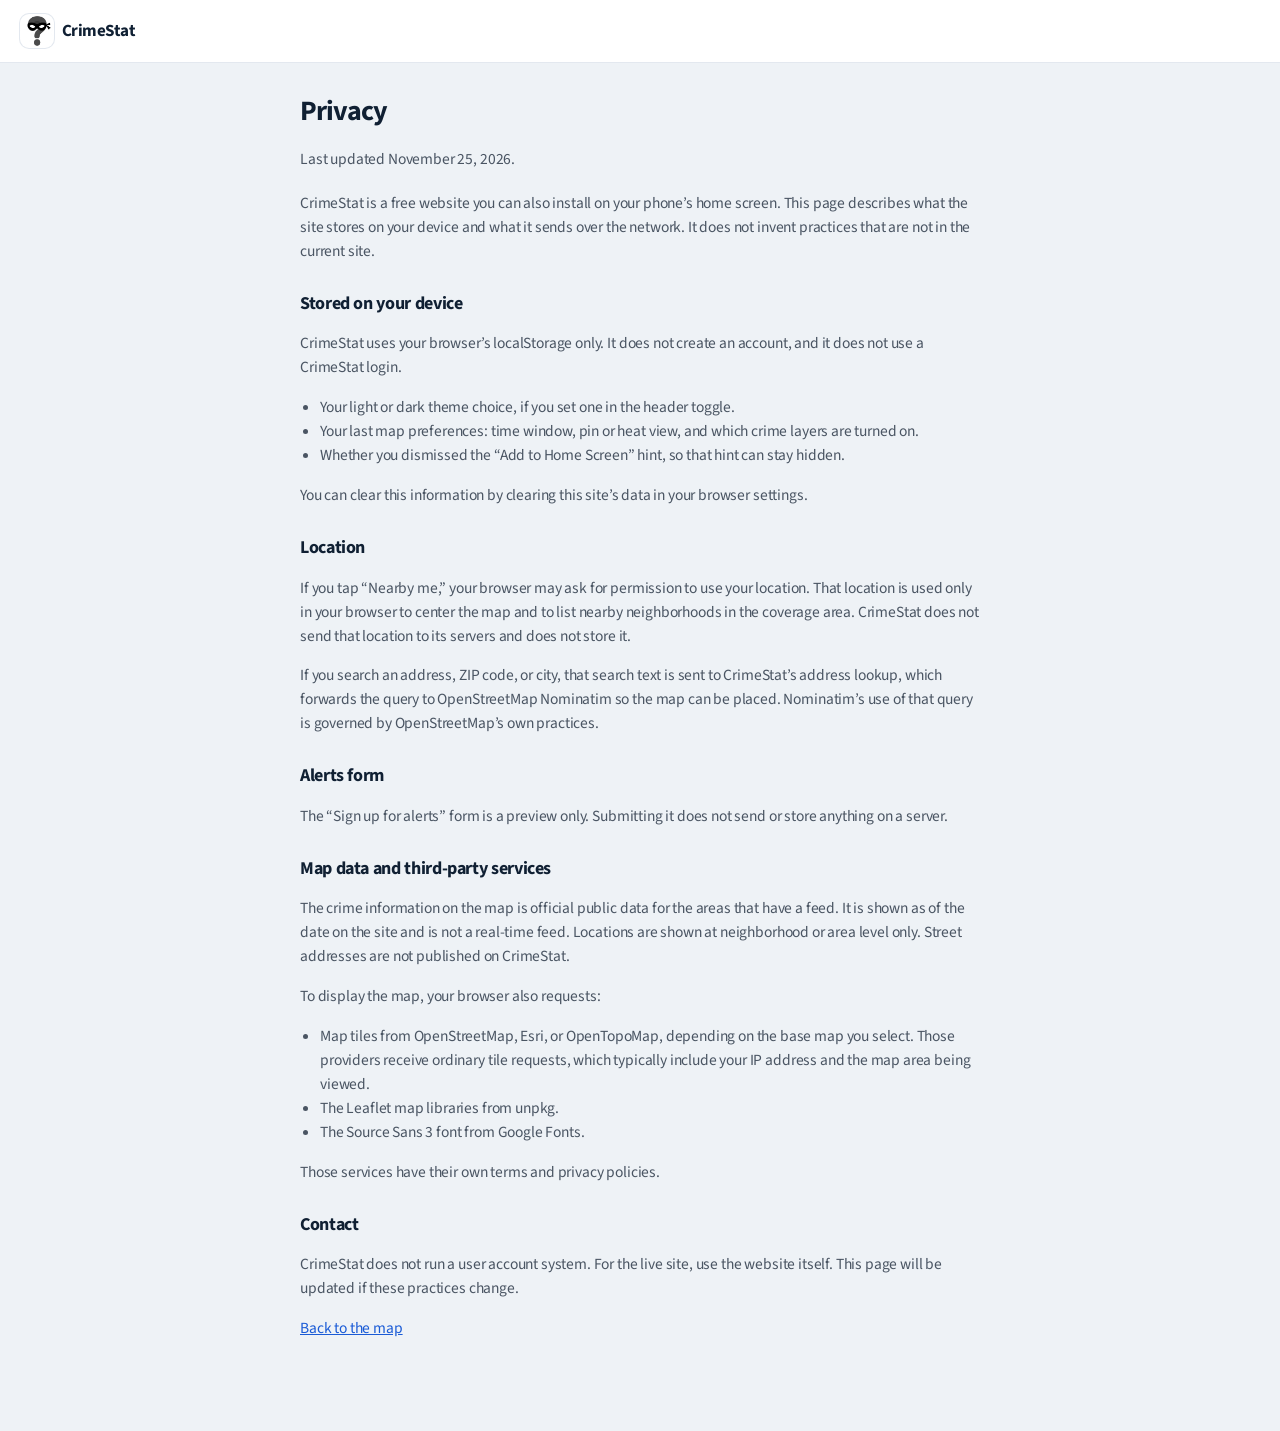
==== privacy.html @ 173126fc "Fix map icon errors and make CrimeStat installable from the website. Leaflet markers no longer pass " ====
<!DOCTYPE html>
<html lang="en">
<head>
  <meta charset="utf-8">
  <meta name="viewport" content="width=device-width, initial-scale=1, viewport-fit=cover">
  <title>Privacy — CrimeStat</title>
  <meta name="description" content="How CrimeStat uses and stores information on this free website app.">
  <link rel="icon" href="/favicon.ico" sizes="any">
  <link rel="icon" href="/favicon-32.png" type="image/png" sizes="32x32">
  <link rel="apple-touch-icon" href="/apple-touch-icon.png" sizes="180x180">
  <link rel="manifest" href="/site.webmanifest">
  <meta name="theme-color" content="#ffffff">
  <script>
    (function () {
      try {
        var t = localStorage.getItem("crimestat-theme");
        if (t !== "light" && t !== "dark") {
          t = window.matchMedia("(prefers-color-scheme: dark)").matches ? "dark" : "light";
        }
        document.documentElement.setAttribute("data-theme", t);
        document.documentElement.style.colorScheme = t;
      } catch (e) {}
    })();
  </script>
  <link rel="preconnect" href="https://fonts.googleapis.com">
  <link rel="preconnect" href="https://fonts.gstatic.com" crossorigin>
  <link href="https://fonts.googleapis.com/css2?family=Source+Sans+3:ital,wght@0,400;0,500;0,600;0,700;1,400&display=swap" rel="stylesheet">
  <link rel="stylesheet" href="/styles.css">
</head>
<body class="legal-page">
  <header>
    <a class="brand" href="/">
      <img src="/assets/logo.png" width="36" height="36" alt="">
      <span>CrimeStat</span>
    </a>
  </header>
  <main class="legal-main">
    <h1>Privacy</h1>
    <p class="legal-updated">Last updated November 25, 2026.</p>
    <p>CrimeStat is a free website you can also install on your phone’s home screen. This page describes what the site stores on your device and what it sends over the network. It does not invent practices that are not in the current site.</p>

    <h2>Stored on your device</h2>
    <p>CrimeStat uses your browser’s localStorage only. It does not create an account, and it does not use a CrimeStat login.</p>
    <ul>
      <li>Your light or dark theme choice, if you set one in the header toggle.</li>
      <li>Your last map preferences: time window, pin or heat view, and which crime layers are turned on.</li>
      <li>Whether you dismissed the “Add to Home Screen” hint, so that hint can stay hidden.</li>
    </ul>
    <p>You can clear this information by clearing this site’s data in your browser settings.</p>

    <h2>Location</h2>
    <p>If you tap “Nearby me,” your browser may ask for permission to use your location. That location is used only in your browser to center the map and to list nearby neighborhoods in the coverage area. CrimeStat does not send that location to its servers and does not store it.</p>
    <p>If you search an address, ZIP code, or city, that search text is sent to CrimeStat’s address lookup, which forwards the query to OpenStreetMap Nominatim so the map can be placed. Nominatim’s use of that query is governed by OpenStreetMap’s own practices.</p>

    <h2>Alerts form</h2>
    <p>The “Sign up for alerts” form is a preview only. Submitting it does not send or store anything on a server.</p>

    <h2>Map data and third-party services</h2>
    <p>The crime information on the map is official public data for the areas that have a feed. It is shown as of the date on the site and is not a real-time feed. Locations are shown at neighborhood or area level only. Street addresses are not published on CrimeStat.</p>
    <p>To display the map, your browser also requests:</p>
    <ul>
      <li>Map tiles from OpenStreetMap, Esri, or OpenTopoMap, depending on the base map you select. Those providers receive ordinary tile requests, which typically include your IP address and the map area being viewed.</li>
      <li>The Leaflet map libraries from unpkg.</li>
      <li>The Source Sans 3 font from Google Fonts.</li>
    </ul>
    <p>Those services have their own terms and privacy policies.</p>

    <h2>Contact</h2>
    <p>CrimeStat does not run a user account system. For the live site, use the website itself. This page will be updated if these practices change.</p>
    <p><a href="/">Back to the map</a></p>
  </main>
</body>
</html>
---- styles.css ----
:root {
  --ink: #102033;
  --muted: #4a5563;
  --line: #e3e8ef;
  --bg: #eef2f6;
  --card: #ffffff;
  --accent: #1a5bd6;
  --accent-hover: #154bb4;
  --on-accent: #ffffff;
  --warn: #8a4b12;
  --warn-bg: #f8edd9;
  --chrome: #ffffff;
  --chrome-fg: #102033;
  --chrome-muted: #4a5563;
  --chrome-border: #e3e8ef;
  --banner-bg: #f4f7fb;
  --banner-fg: #334155;
  --search-bg: #f3f6fa;
  --search-fg: #102033;
  --btn-strong: #102033;
  --btn-strong-fg: #ffffff;
  --shadow: 0 1px 2px rgba(16, 32, 51, 0.06), 0 8px 24px rgba(16, 32, 51, 0.08);
  --shadow-lg: 0 12px 40px rgba(16, 32, 51, 0.16);
  --overlay: rgba(16, 32, 51, 0.45);
  --map-bg: #d5dee8;
  --control-bg: rgba(255, 255, 255, 0.96);
  --handle: #c5ced8;
  --radius: 16px;
  --radius-sm: 10px;
  --top: 60px;
  --banner: 40px;
  --loc: 36px;
  --tab: 56px;
  --safe-b: env(safe-area-inset-bottom, 0px);
  --font: "Source Sans 3", "Segoe UI", system-ui, -apple-system, Roboto, Helvetica, Arial, sans-serif;
  color-scheme: light;
}

[data-theme="dark"] {
  --ink: #eef3f8;
  --muted: #9aa8b8;
  --line: #2a3646;
  --bg: #0b1220;
  --card: #141c2b;
  --accent: #7eb0ff;
  --accent-hover: #9bc2ff;
  --on-accent: #0b1220;
  --warn: #f3c98a;
  --warn-bg: #3a2d18;
  --chrome: #101826;
  --chrome-fg: #eef3f8;
  --chrome-muted: #9aa8b8;
  --chrome-border: #243044;
  --banner-bg: #0e1624;
  --banner-fg: #c5d0dc;
  --search-bg: #1a2434;
  --search-fg: #eef3f8;
  --btn-strong: #eef3f8;
  --btn-strong-fg: #0b1220;
  --shadow: 0 1px 2px rgba(0, 0, 0, 0.4), 0 8px 24px rgba(0, 0, 0, 0.35);
  --shadow-lg: 0 16px 40px rgba(0, 0, 0, 0.45);
  --overlay: rgba(0, 0, 0, 0.55);
  --map-bg: #1a2430;
  --control-bg: rgba(20, 28, 43, 0.96);
  --handle: #3a4658;
  color-scheme: dark;
}

* { box-sizing: border-box; }
html, body { margin: 0; padding: 0; }
body {
  font-family: var(--font);
  color: var(--ink);
  background: var(--bg);
  min-height: 100dvh;
  padding-bottom: calc(var(--tab) + var(--safe-b));
  letter-spacing: -0.01em;
}
@media (display-mode: standalone) {
  body, body.is-standalone { padding-bottom: var(--safe-b); }
  .bottom-tab { display: none; }
}
body.is-standalone { padding-bottom: var(--safe-b); }
body.is-standalone .bottom-tab { display: none; }
button, input { font: inherit; }
a { color: var(--accent); }
a:hover { color: var(--accent-hover); }
.sr-only {
  position: absolute; width: 1px; height: 1px; padding: 0; margin: -1px;
  overflow: hidden; clip: rect(0,0,0,0); border: 0;
}
.skip {
  position: absolute; left: 8px; top: -40px; background: var(--card); color: var(--ink);
  padding: 8px 12px; z-index: 80; border-radius: 8px; box-shadow: var(--shadow);
}
.skip:focus { top: 8px; }

.chrome {
  position: sticky; top: 0; z-index: 1800;
  background: var(--chrome);
  border-bottom: 1px solid var(--chrome-border);
}
.topbar {
  position: relative;
  display: flex; align-items: center; gap: 8px;
  height: var(--top); padding: 0 10px 0 6px;
  background: var(--chrome); color: var(--chrome-fg);
}
.brand {
  display: flex; align-items: center; gap: 8px;
  color: var(--chrome-fg); text-decoration: none; font-weight: 700;
  letter-spacing: -0.03em; font-size: 17px;
  flex: 0 0 auto;
}
.brand img {
  width: 34px; height: 34px; border-radius: 9px; background: #fff;
  box-shadow: 0 0 0 1px var(--chrome-border);
}
.icon-btn {
  appearance: none; border: 0; background: transparent; color: inherit;
  width: 44px; height: 44px; border-radius: 12px; cursor: pointer;
  display: grid; place-items: center; flex: 0 0 auto;
}
.icon-btn:hover, .icon-btn:focus-visible { background: color-mix(in srgb, var(--chrome-fg) 8%, transparent); }
.hamburger, .hamburger::before, .hamburger::after {
  display: block; width: 18px; height: 2px; background: var(--chrome-fg); border-radius: 1px; position: relative;
}
.hamburger::before, .hamburger::after { content: ""; position: absolute; left: 0; }
.hamburger::before { top: -6px; }
.hamburger::after { top: 6px; }

.theme-icon {
  width: 18px; height: 18px;
  border-radius: 50%;
  background: transparent;
  box-shadow: inset -4px -2px 0 0 currentColor;
}
[data-theme="dark"] .theme-icon {
  box-shadow: none;
  background: currentColor;
  clip-path: polygon(
    50% 0, 61% 22%, 85% 15%, 78% 39%, 100% 50%, 78% 61%, 85% 85%,
    61% 78%, 50% 100%, 39% 78%, 15% 85%, 22% 61%, 0 50%, 22% 39%, 15% 15%, 39% 22%
  );
}

.search {
  display: flex; flex: 1 1 auto; min-width: 0; gap: 6px;
}
.search input {
  flex: 1; min-width: 0; height: 38px; border: 1px solid var(--chrome-border);
  border-radius: 999px; padding: 0 14px;
  background: var(--search-bg); color: var(--search-fg);
}
.search input::placeholder { color: var(--chrome-muted); }
.search input:focus {
  outline: 2px solid color-mix(in srgb, var(--accent) 55%, transparent);
  outline-offset: 1px;
}
.search button {
  height: 38px; padding: 0 14px; border: 0; border-radius: 999px;
  background: var(--accent); color: var(--on-accent); cursor: pointer; font-weight: 600;
}
.search button:hover, .search button:focus-visible { background: var(--accent-hover); }

.data-banner {
  position: relative;
  background: var(--banner-bg); color: var(--banner-fg);
  padding: 8px 16px; font-size: 13px; line-height: 1.45;
  border-top: 1px solid var(--chrome-border); text-align: center;
}
.loc-bar {
  padding: 9px 16px; font-size: 13.5px; line-height: 1.45;
  color: var(--muted); background: var(--card);
  border-bottom: 1px solid var(--line);
}

.map-wrap { position: relative; }
#map {
  height: min(70vh, 720px);
  width: 100%;
  background: var(--map-bg);
}
.map-controls {
  position: absolute; left: 8px; right: 8px; bottom: 12px; z-index: 1000;
  display: flex; flex-wrap: wrap; gap: 8px; align-items: center;
  pointer-events: none;
}
.map-controls > * { pointer-events: auto; }
.seg, .ctrl-btn {
  background: var(--control-bg); border: 1px solid var(--line); border-radius: 999px;
  box-shadow: var(--shadow);
  backdrop-filter: blur(10px);
}
.seg { display: flex; overflow: hidden; padding: 0; }
.seg button, .ctrl-btn {
  appearance: none; border: 0; background: transparent;
  padding: 8px 11px; cursor: pointer; font-size: 12.5px; font-weight: 600; color: var(--ink);
}
.seg button + button { border-left: 1px solid var(--line); }
.seg button.is-on { background: var(--btn-strong); color: var(--btn-strong-fg); }
.ctrl-btn { border: 1px solid var(--line); background: var(--control-bg); }
.ctrl-btn:hover, .seg button:hover { background: color-mix(in srgb, var(--ink) 6%, var(--control-bg)); }
.seg button.is-on:hover { background: var(--btn-strong); }

.cs-pin { background: none !important; border: 0 !important; }
.cs-pin span {
  display: block; width: 16px; height: 16px; border-radius: 50%;
  border: 2px solid #fff; box-shadow: 0 0 0 1px rgba(0,0,0,0.25), 0 1px 3px rgba(0,0,0,0.3);
}

.leaflet-container { font-family: var(--font); }
.leaflet-bar {
  border: 1px solid var(--line) !important;
  border-radius: 12px !important;
  box-shadow: var(--shadow) !important;
  overflow: hidden;
}
.leaflet-bar a, .leaflet-bar a:hover {
  background: var(--control-bg) !important;
  color: var(--ink) !important;
  border-bottom-color: var(--line) !important;
  width: 34px; height: 34px; line-height: 34px;
  backdrop-filter: blur(10px);
}
.leaflet-bar a.leaflet-disabled { opacity: 0.4; }
.leaflet-control-attribution {
  background: color-mix(in srgb, var(--control-bg) 88%, transparent) !important;
  color: var(--muted) !important;
  font-size: 11px !important;
  backdrop-filter: blur(8px);
}
.leaflet-control-attribution a { color: var(--accent) !important; }
.leaflet-popup-content-wrapper, .leaflet-popup-tip {
  background: var(--card);
  color: var(--ink);
  box-shadow: var(--shadow-lg);
  border-radius: 14px;
}
.leaflet-popup-content { font-size: 13.5px; line-height: 1.45; margin: 12px 14px; }
.leaflet-popup-content .popup-note { color: var(--muted); font-size: 12px; margin-top: 6px; }
.leaflet-container a.leaflet-popup-close-button { color: var(--muted); }
.leaflet-control-layers {
  background: var(--control-bg) !important;
  color: var(--ink);
  border: 1px solid var(--line) !important;
  border-radius: 14px !important;
  box-shadow: var(--shadow) !important;
  backdrop-filter: blur(12px);
}
.leaflet-control-layers-toggle {
  background-color: var(--control-bg) !important;
  width: 38px !important; height: 38px !important;
  border-radius: 14px;
}
.leaflet-control-layers-expanded {
  padding: 10px 12px 8px !important;
  min-width: 148px;
}
.leaflet-control-layers-base { font-weight: 600; font-size: 13.5px; }
.leaflet-control-layers label {
  display: flex; align-items: center; gap: 8px;
  margin: 0; padding: 6px 2px; cursor: pointer;
}
.leaflet-control-layers-separator { border-top-color: var(--line) !important; }

.popup-demo {
  display: inline-block; background: var(--warn-bg); color: var(--warn);
  font-weight: 700; font-size: 10px; letter-spacing: 0.04em; text-transform: uppercase;
  padding: 2px 6px; border-radius: 4px; margin-bottom: 6px;
}

.news {
  padding: 28px 20px 36px; max-width: 720px; margin: 0 auto;
}
.news h2 { margin: 0 0 8px; font-size: 22px; letter-spacing: -0.03em; font-weight: 700; }
.news p { margin: 0; color: var(--muted); }

.bottom-tab {
  position: fixed; left: 0; right: 0; bottom: 0; z-index: 1100;
  height: calc(var(--tab) + var(--safe-b));
  padding-bottom: var(--safe-b);
  background: var(--chrome); color: var(--chrome-fg);
  display: flex; align-items: center; justify-content: center;
  border-top: 1px solid var(--chrome-border);
}
.bottom-tab button {
  appearance: none; border: 0; background: transparent; color: var(--chrome-fg);
  font-weight: 700; font-size: 15px; width: 100%; height: var(--tab); cursor: pointer;
}

.backdrop {
  position: fixed; top: var(--chrome-h, 96px); right: 0; bottom: 0; left: 0;
  background: var(--overlay); z-index: 1500;
}
.drawer {
  position: fixed; top: var(--chrome-h, 96px); bottom: 0; left: 0; z-index: 1600;
  width: min(86vw, 320px); background: var(--card);
  box-shadow: var(--shadow-lg);
  padding: 12px 0 80px; overflow: auto;
}
.drawer-head {
  display: flex; align-items: center; gap: 10px; padding: 8px 8px 16px 16px;
  border-bottom: 1px solid var(--line);
}
.drawer-head img { border-radius: 8px; background: #fff; border: 1px solid var(--line); }
.drawer-head div { display: flex; flex-direction: column; flex: 1; }
.drawer-head span { font-size: 12px; color: var(--muted); }
.drawer-head .icon-btn { color: var(--ink); font-size: 24px; }
.drawer ul { list-style: none; margin: 0; padding: 8px 0; }
.drawer li button {
  appearance: none; border: 0; background: transparent; width: 100%;
  text-align: left; padding: 12px 16px; cursor: pointer; font-weight: 600; color: var(--ink);
}
.drawer li button:hover, .drawer li button:focus-visible { background: var(--bg); }
.drawer li a {
  display: block;
  padding: 12px 16px;
  font-weight: 600;
  color: var(--ink);
  text-decoration: none;
}
.drawer li a:hover, .drawer li a:focus-visible { background: var(--bg); }
.drawer-label {
  margin: 8px 16px 0; font-size: 11px; font-weight: 700; letter-spacing: 0.08em;
  text-transform: uppercase; color: var(--muted);
}
.drawer .soon li {
  display: flex; justify-content: space-between; gap: 8px;
  padding: 10px 16px; font-size: 14px; color: var(--muted);
}
.drawer .soon em { font-style: normal; font-size: 11px; font-weight: 700; color: var(--muted); opacity: 0.8; }
.drawer-note { margin: 16px; font-size: 12px; color: var(--muted); line-height: 1.45; }

.sheet {
  position: fixed; left: 0; right: 0; bottom: 0; z-index: 1700;
  background: var(--card); border-radius: 18px 18px 0 0;
  box-shadow: var(--shadow-lg);
  padding: 8px 16px calc(24px + var(--tab) + var(--safe-b));
  max-height: 86dvh; overflow: auto; color: var(--ink);
}
.sheet-handle {
  width: 40px; height: 4px; border-radius: 2px; background: var(--handle); margin: 6px auto 12px;
}
.sheet h2 { margin: 0 0 8px; font-size: 21px; letter-spacing: -0.03em; }
.sheet h3 { margin: 16px 0 6px; font-size: 15px; }
.sheet p { margin: 0 0 10px; color: var(--muted); font-size: 14px; line-height: 1.45; }
.sheet label { display: block; font-size: 13px; font-weight: 600; margin: 12px 0 4px; color: var(--ink); }
.sheet input {
  width: 100%; height: 44px; border: 1px solid var(--line); border-radius: var(--radius-sm);
  padding: 0 12px; background: var(--bg); color: var(--ink);
}
.primary, .sheet-close {
  appearance: none; border: 0; border-radius: var(--radius-sm); height: 44px; padding: 0 14px;
  cursor: pointer; font-weight: 700; width: 100%; margin-top: 12px;
}
.primary { background: var(--accent); color: var(--on-accent); }
.primary:hover, .primary:focus-visible { background: var(--accent-hover); }
.sheet-close { background: var(--bg); color: var(--ink); }
.form-msg { margin-top: 10px; color: var(--ink) !important; }
.settings-list { list-style: none; margin: 0; padding: 0; }
.settings-list button {
  appearance: none; width: 100%; text-align: left; border: 1px solid var(--line);
  background: var(--bg); color: var(--ink); border-radius: var(--radius-sm);
  padding: 12px; margin: 0 0 8px; cursor: pointer; font-weight: 600;
}
.layer-actions { display: flex; gap: 8px; margin: 0 0 10px; }
.layer-actions button {
  appearance: none; border: 1px solid var(--line); background: var(--bg); color: var(--ink);
  border-radius: 999px; padding: 6px 12px; cursor: pointer; font-weight: 600; font-size: 13px;
}
.layer-list { list-style: none; margin: 0; padding: 0; }
.layer-list li { border-top: 1px solid var(--line); }
.layer-list label {
  display: flex; align-items: center; justify-content: flex-start; gap: 10px;
  margin: 0; padding: 10px 0; cursor: pointer; font-weight: 600; color: var(--ink);
}
.layer-list label > span:not(.layer-icon):not(.meta) { flex: 1; text-align: left; }
.swatch {
  width: 22px; height: 22px; border-radius: 6px; flex: 0 0 auto;
  box-shadow: inset 0 0 0 1px rgba(0,0,0,0.15); display: grid; place-items: center;
}
.swatch svg { width: 14px; height: 14px; fill: #fff; }
.layer-list .meta {
  margin-left: auto; font-size: 11px; font-weight: 700; color: var(--muted); order: 4;
}
.layer-list .layer-icon {
  width: 28px; height: 28px; flex: 0 0 28px; display: block;
}
.layer-list .layer-icon svg { width: 28px; height: 28px; display: block; }
.layer-list input[type="checkbox"] {
  appearance: none; -webkit-appearance: none;
  width: 18px; height: 18px; margin: 0 0 0 auto;
  flex: 0 0 18px; order: 5;
  border: 2px solid var(--ink); border-radius: 4px;
  background: var(--card); cursor: pointer; position: relative;
}
.layer-list input[type="checkbox"]:checked { background: var(--ink); }
.layer-list input[type="checkbox"]:checked::after {
  content: ""; position: absolute; left: 4px; top: 1px;
  width: 5px; height: 9px; border: solid var(--card); border-width: 0 2px 2px 0;
  transform: rotate(45deg);
}
.store-row { display: flex; flex-wrap: wrap; gap: 8px; margin: 12px 0; }
.store-badge {
  border: 1px solid var(--line); border-radius: 999px; padding: 8px 12px;
  font-size: 13px; font-weight: 600; color: var(--ink);
}

.simple-page {
  min-height: 100dvh; display: grid; place-items: center; padding: 24px;
}
.simple-card { text-align: center; background: var(--card); padding: 32px; border-radius: var(--radius); color: var(--ink); }
.simple-card img { border-radius: 12px; border: 1px solid var(--line); }

@media (min-width: 800px) {
  .topbar { padding-right: 16px; }
  .search { max-width: 420px; margin-left: auto; }
  #map { height: min(78vh, 860px); }
  .sheet { left: auto; right: 16px; bottom: calc(var(--tab) + var(--safe-b) + 12px); width: 400px; border-radius: var(--radius); max-height: 80dvh; padding-bottom: 16px; }
}

.empty-state {
  /* Docked at the top, clear of Leaflet +/- and the layer switcher. */
  position: absolute;
  top: 8px;
  left: 54px;
  right: 54px;
  transform: none;
  z-index: 25;
  width: auto;
  max-width: 400px;
  background: var(--card); color: var(--ink);
  border-radius: var(--radius); padding: 12px 14px 10px;
  box-shadow: var(--shadow-lg); text-align: left;
  pointer-events: auto;
  border: 1px solid var(--line);
}
.empty-state p { margin: 0 0 8px; color: var(--muted); font-size: 13px; line-height: 1.4; }
.empty-state p strong { color: var(--ink); display: block; font-size: 15px; margin-bottom: 2px; }
.empty-state .primary { margin-top: 4px; height: 40px; }

.cs-ico { background: none !important; border: 0 !important; }
.cs-ico svg { width: 26px; height: 26px; display: block; filter: drop-shadow(0 1px 1px rgba(0,0,0,.35)); }
.area-badge {
  background: #111827; color: #fff; border-radius: 999px;
  font-size: 11px; font-weight: 700; padding: 2px 6px;
  box-shadow: 0 1px 3px rgba(0,0,0,.3);
}
.marker-cluster-small, .marker-cluster-medium, .marker-cluster-large {
  background-color: rgba(17,24,39,0.18);
}
.marker-cluster-small div, .marker-cluster-medium div, .marker-cluster-large div {
  background-color: #111827; color: #fff; font-weight: 700;
}
@media (max-width: 700px) {
  .seg button { padding: 7px 8px; font-size: 11px; }
  .data-banner { font-size: 12px; text-align: left; }
  .brand span { display: none; }
  .topbar { gap: 6px; }
  .search input { padding: 0 10px; }
}

.nbh-badge {
  background: #fff;
  border: 2px solid #111827;
  border-radius: 999px;
  display: flex;
  align-items: center;
  gap: 4px;
  padding: 1px 7px 1px 2px;
  font: 700 11px/1 var(--font);
  color: #111827;
  box-shadow: 0 1px 3px rgba(0,0,0,0.28);
  white-space: nowrap;
}
.nbh-badge svg { width: 18px; height: 18px; display: block; flex: 0 0 18px; }
.nbh-badge .nbh-n { font-variant-numeric: tabular-nums; }

.cs-badge-wrap { background: none !important; border: 0 !important; }
.cs-badge-wrap .nbh-badge { pointer-events: auto; }

.cs-ico-fallback {
  display: block; width: 14px; height: 14px; margin: 6px auto;
  border-radius: 50%; background: #374151;
  box-shadow: 0 0 0 2px #fff, 0 1px 2px rgba(0,0,0,.3);
}

.boot-screen {
  position: absolute;
  inset: 0;
  z-index: 30;
  display: grid;
  place-items: center;
  align-content: center;
  gap: 8px;
  background: color-mix(in srgb, var(--card) 88%, transparent);
  color: var(--ink);
  text-align: center;
  padding: 24px;
  pointer-events: auto;
}
.boot-screen[hidden] { display: none; }
.boot-screen p { margin: 0; color: var(--muted); font-size: 15px; }
.boot-screen p strong { color: var(--ink); display: block; font-size: 17px; margin-bottom: 4px; }
.boot-error .primary { width: auto; min-width: 160px; margin: 8px auto 0; }

.install-bar {
  position: fixed;
  left: 12px; right: 12px;
  bottom: calc(var(--tab) + var(--safe-b) + 8px);
  z-index: 1200;
  background: var(--card);
  color: var(--ink);
  border: 1px solid var(--line);
  border-radius: 14px;
  box-shadow: var(--shadow-lg);
  padding: 10px 8px 10px 14px;
  display: flex;
  align-items: center;
  gap: 10px;
}
.install-bar[hidden] { display: none !important; }
.install-bar-copy { flex: 1; min-width: 0; }
.install-bar-copy p { margin: 0; font-size: 14px; font-weight: 600; line-height: 1.35; }
.install-cta {
  appearance: none; border: 0; border-radius: 999px;
  background: var(--accent); color: var(--on-accent);
  font: inherit; font-weight: 700; font-size: 14px;
  padding: 8px 14px; cursor: pointer;
}
.install-cta:hover, .install-cta:focus-visible { background: var(--accent-hover); }
.install-dismiss {
  appearance: none; border: 0; background: transparent;
  color: var(--muted); width: 40px; height: 40px;
  font-size: 24px; line-height: 1; cursor: pointer; border-radius: 10px;
}
.install-dismiss:hover, .install-dismiss:focus-visible { background: var(--bg); color: var(--ink); }
.install-sheet-hint { margin-top: 8px; }

.legal-page {
  min-height: 100dvh;
  background: var(--bg);
  color: var(--ink);
  padding: 0 0 48px;
}
.legal-page header {
  display: flex; align-items: center; gap: 10px;
  padding: 14px 20px;
  background: var(--chrome); color: var(--chrome-fg);
  border-bottom: 1px solid var(--chrome-border);
}
.legal-page header a.brand { color: var(--chrome-fg); }
.legal-main {
  max-width: 720px;
  margin: 0 auto;
  padding: 28px 20px;
}
.legal-main h1 { margin: 0 0 8px; font-size: 28px; letter-spacing: -0.03em; }
.legal-main h2 { margin: 28px 0 8px; font-size: 18px; letter-spacing: -0.02em; }
.legal-main p, .legal-main li { color: var(--muted); font-size: 15.5px; line-height: 1.55; }
.legal-main ul { padding-left: 20px; }
.legal-updated { font-size: 13px; color: var(--muted); margin-bottom: 20px; }
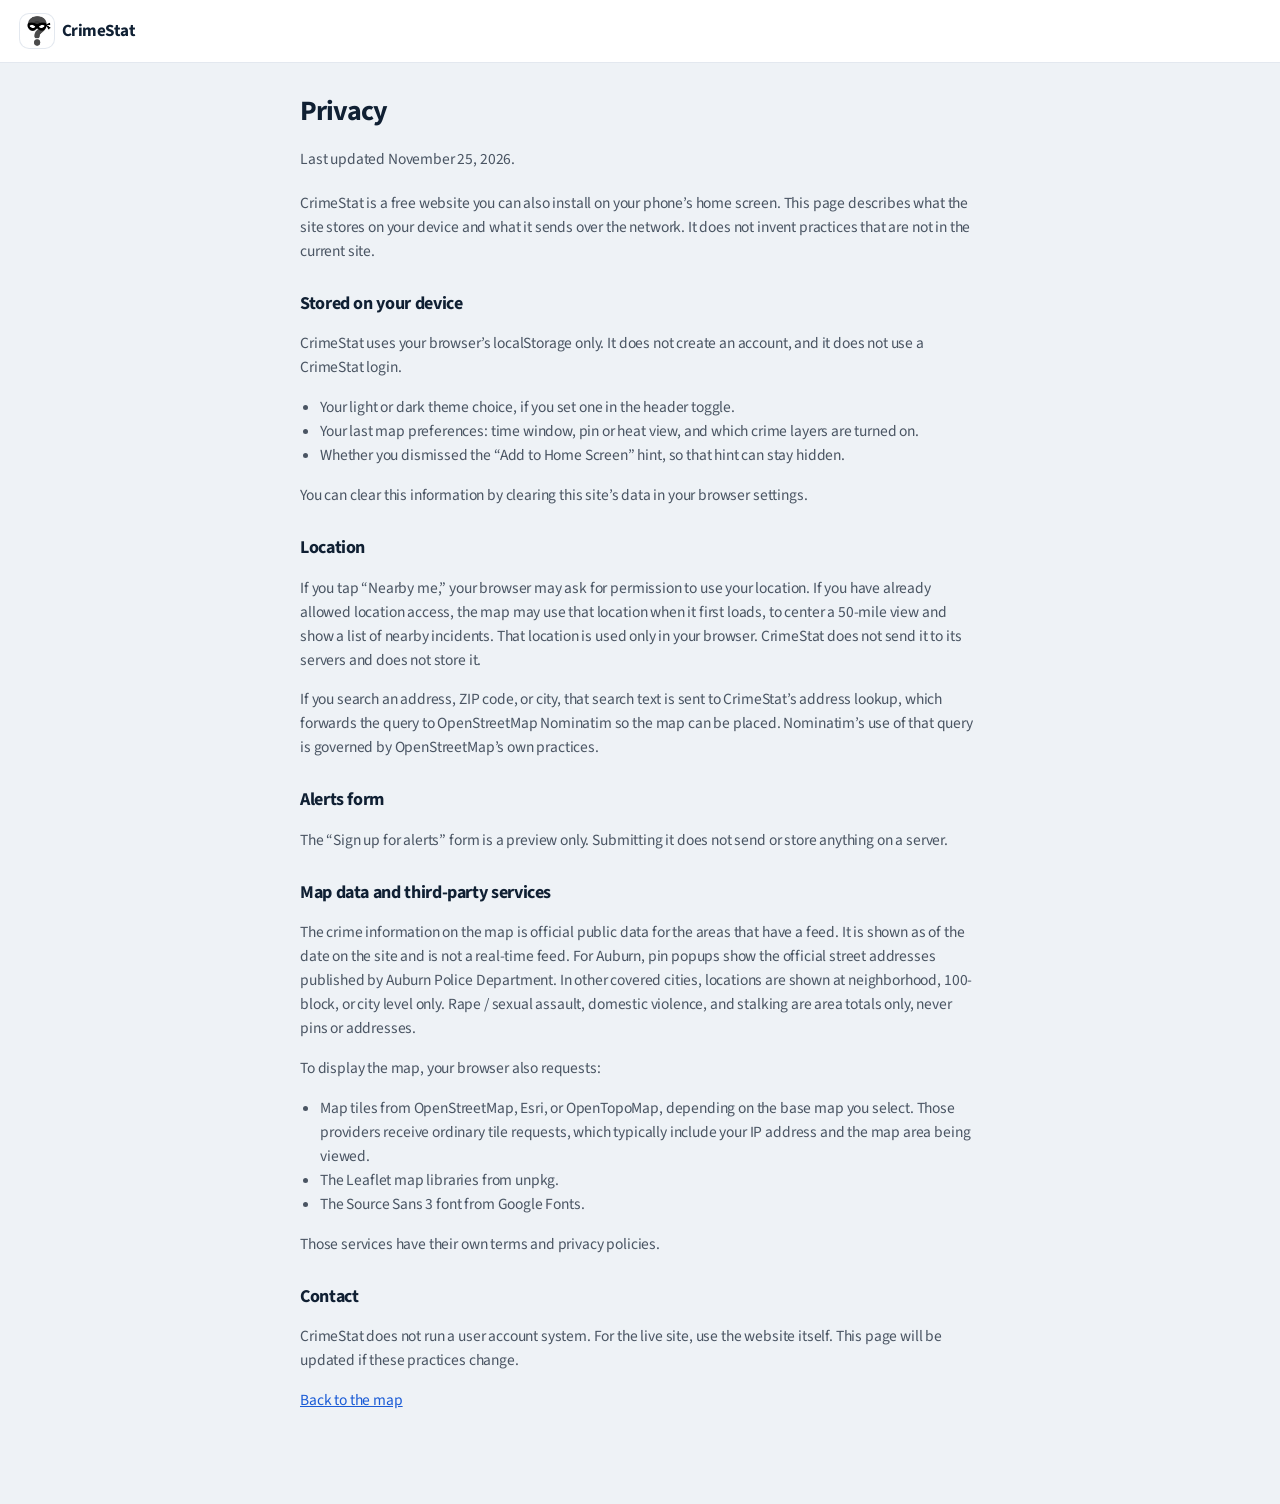
==== commit 1f186741: "Add Auburn PD 90-day snapshot and a 50-mile first-load nearby list. Map official Auburn public-domai" ====
--- a/privacy.html
+++ b/privacy.html
@@ -49,14 +49,14 @@
     <p>You can clear this information by clearing this site’s data in your browser settings.</p>
 
     <h2>Location</h2>
-    <p>If you tap “Nearby me,” your browser may ask for permission to use your location. That location is used only in your browser to center the map and to list nearby neighborhoods in the coverage area. CrimeStat does not send that location to its servers and does not store it.</p>
+    <p>If you tap “Nearby me,” your browser may ask for permission to use your location. If you have already allowed location access, the map may use that location when it first loads, to center a 50-mile view and show a list of nearby incidents. That location is used only in your browser. CrimeStat does not send it to its servers and does not store it.</p>
     <p>If you search an address, ZIP code, or city, that search text is sent to CrimeStat’s address lookup, which forwards the query to OpenStreetMap Nominatim so the map can be placed. Nominatim’s use of that query is governed by OpenStreetMap’s own practices.</p>
 
     <h2>Alerts form</h2>
     <p>The “Sign up for alerts” form is a preview only. Submitting it does not send or store anything on a server.</p>
 
     <h2>Map data and third-party services</h2>
-    <p>The crime information on the map is official public data for the areas that have a feed. It is shown as of the date on the site and is not a real-time feed. Locations are shown at neighborhood or area level only. Street addresses are not published on CrimeStat.</p>
+    <p>The crime information on the map is official public data for the areas that have a feed. It is shown as of the date on the site and is not a real-time feed. For Auburn, pin popups show the official street addresses published by Auburn Police Department. In other covered cities, locations are shown at neighborhood, 100-block, or city level only. Rape / sexual assault, domestic violence, and stalking are area totals only, never pins or addresses.</p>
     <p>To display the map, your browser also requests:</p>
     <ul>
       <li>Map tiles from OpenStreetMap, Esri, or OpenTopoMap, depending on the base map you select. Those providers receive ordinary tile requests, which typically include your IP address and the map area being viewed.</li>
--- a/styles.css
+++ b/styles.css
@@ -240,6 +240,55 @@
 .leaflet-popup-content { font-size: 13.5px; line-height: 1.45; margin: 12px 14px; }
 .leaflet-popup-content .popup-note { color: var(--muted); font-size: 12px; margin-top: 6px; }
 .leaflet-container a.leaflet-popup-close-button { color: var(--muted); }
+.leaflet-popup.cs-annual-popup .leaflet-popup-content-wrapper {
+  min-width: min(272px, calc(100vw - 64px));
+  max-width: min(300px, calc(100vw - 28px));
+}
+.leaflet-popup.cs-annual-popup .leaflet-popup-content {
+  margin: 10px 12px 8px;
+  min-width: 248px;
+  width: 248px !important;
+  max-height: min(42dvh, calc(100dvh - 280px));
+  overflow-y: auto;
+  overscroll-behavior: contain;
+  -webkit-overflow-scrolling: touch;
+}
+.leaflet-popup.cs-annual-popup .leaflet-popup-content > strong {
+  display: block;
+  padding-right: 18px;
+  font-size: 13px;
+  line-height: 1.35;
+}
+.leaflet-popup.cs-annual-popup .leaflet-popup-close-button {
+  z-index: 2;
+}
+.cs-annual-card { font-size: 13px; line-height: 1.35; }
+.cs-annual-total {
+  font-weight: 700;
+  font-variant-numeric: tabular-nums;
+  margin: 6px 0 2px;
+}
+.cs-annual-group h3 {
+  display: flex;
+  justify-content: space-between;
+  gap: 10px;
+  margin: 8px 0 3px;
+  font-size: 11px;
+  font-weight: 700;
+  letter-spacing: 0.04em;
+  text-transform: uppercase;
+  color: var(--muted);
+}
+.cs-annual-group h3 span { font-variant-numeric: tabular-nums; color: var(--ink); }
+.cs-annual-group ul { list-style: none; margin: 0; padding: 0; }
+.cs-annual-group li {
+  display: flex;
+  justify-content: space-between;
+  gap: 12px;
+  padding: 1px 0;
+}
+.cs-annual-n { font-variant-numeric: tabular-nums; font-weight: 600; }
+.cs-annual-prior { margin: 8px 0 0; color: var(--muted); font-size: 12px; }
 .leaflet-control-layers {
   background: var(--control-bg) !important;
   color: var(--ink);
@@ -561,3 +610,37 @@
 .legal-main p, .legal-main li { color: var(--muted); font-size: 15.5px; line-height: 1.55; }
 .legal-main ul { padding-left: 20px; }
 .legal-updated { font-size: 13px; color: var(--muted); margin-bottom: 20px; }
+
+.empty-actions { display: flex; flex-wrap: wrap; gap: 8px; }
+.empty-actions .primary { width: auto; min-width: 140px; flex: 1; margin-top: 4px; }
+
+.layer-list li.layer-group {
+  border-top: 2px solid var(--line);
+  background: var(--bg);
+}
+.layer-list li.layer-group label { font-size: 14px; }
+.freshness-list { margin: 8px 0 12px; padding: 0; list-style: none; }
+.freshness-list li { margin: 0 0 8px; font-size: 13px; color: var(--muted); line-height: 1.4; }
+.freshness-list strong { color: var(--ink); display: block; }
+.sheet-nearby {
+  max-height: 42dvh;
+}
+.nearby-list { list-style: none; margin: 0; padding: 0; }
+.nearby-list li { border-top: 1px solid var(--line); }
+.nearby-list button {
+  appearance: none; width: 100%; text-align: left; border: 0; background: transparent;
+  color: var(--ink); padding: 10px 0; cursor: pointer;
+}
+.nearby-list .nearby-type { font-weight: 700; display: block; }
+.nearby-list .nearby-meta { font-size: 13px; color: var(--muted); }
+.nearby-empty { margin: 0 0 8px; }
+.records-cta { margin-top: 8px !important; }
+.records-cta a, .cs-annual-cta a { color: var(--accent); font-weight: 600; }
+.cs-annual-cta { margin: 10px 0 0; font-size: 12px; line-height: 1.4; }
+.legal-main .records-agencies { padding-left: 1.2em; }
+.legal-main .records-agencies li { margin: 0 0 8px; }
+.legal-main .records-template {
+  white-space: pre-wrap; font-size: 13px; line-height: 1.45;
+  background: var(--bg); border: 1px solid var(--line); border-radius: var(--radius-sm);
+  padding: 12px; overflow: auto;
+}
